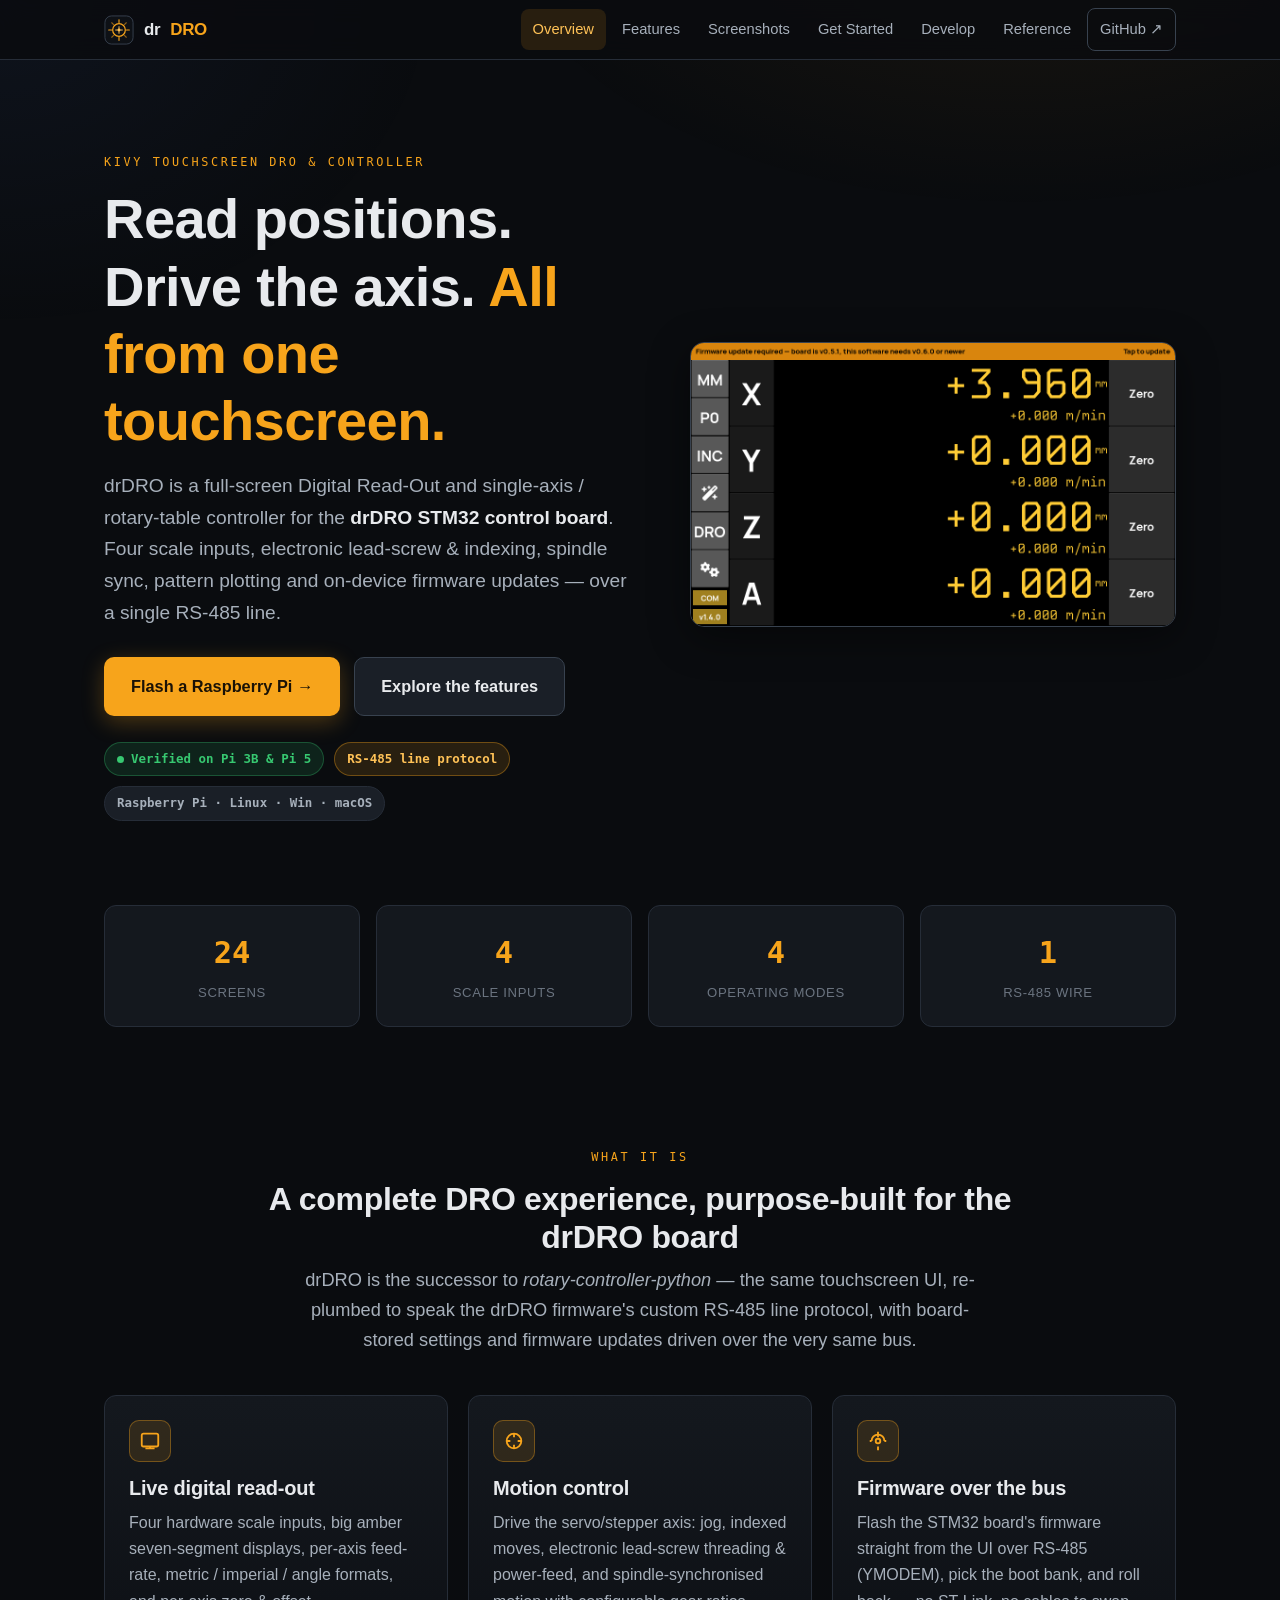
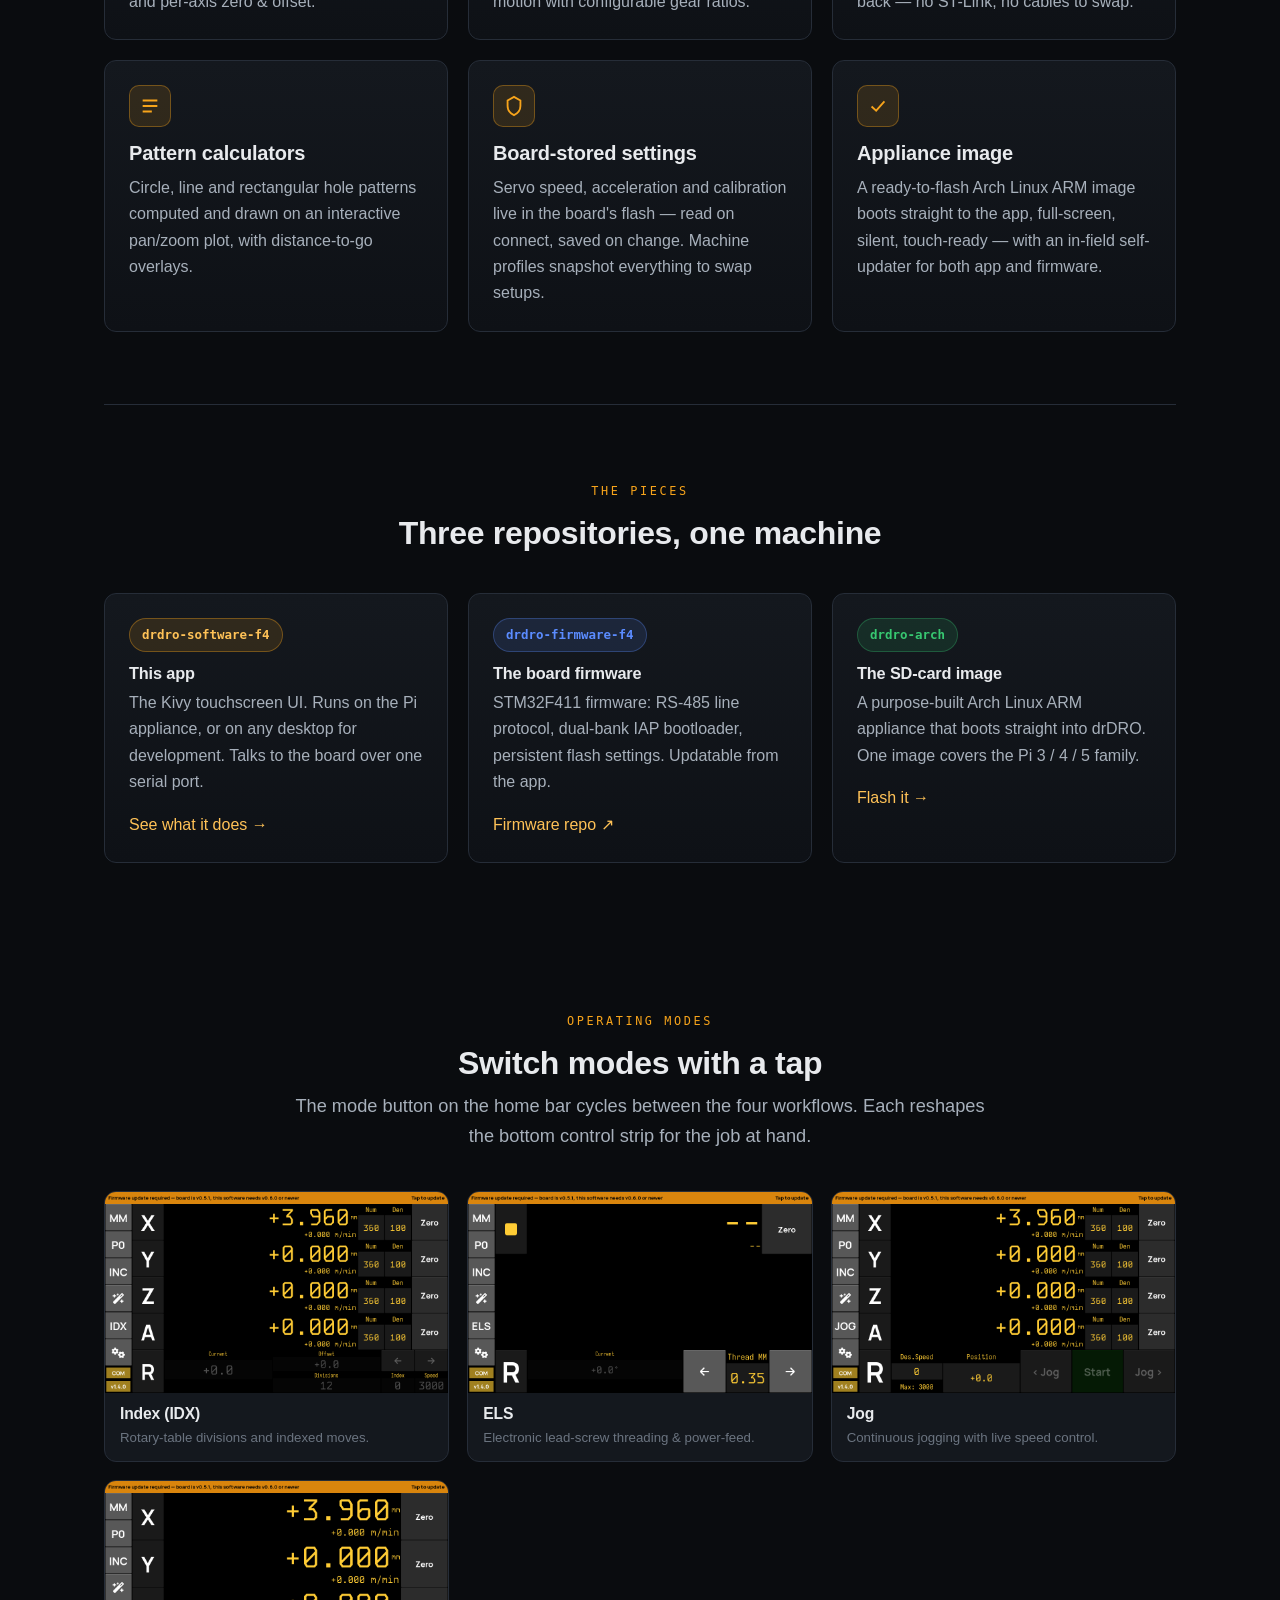
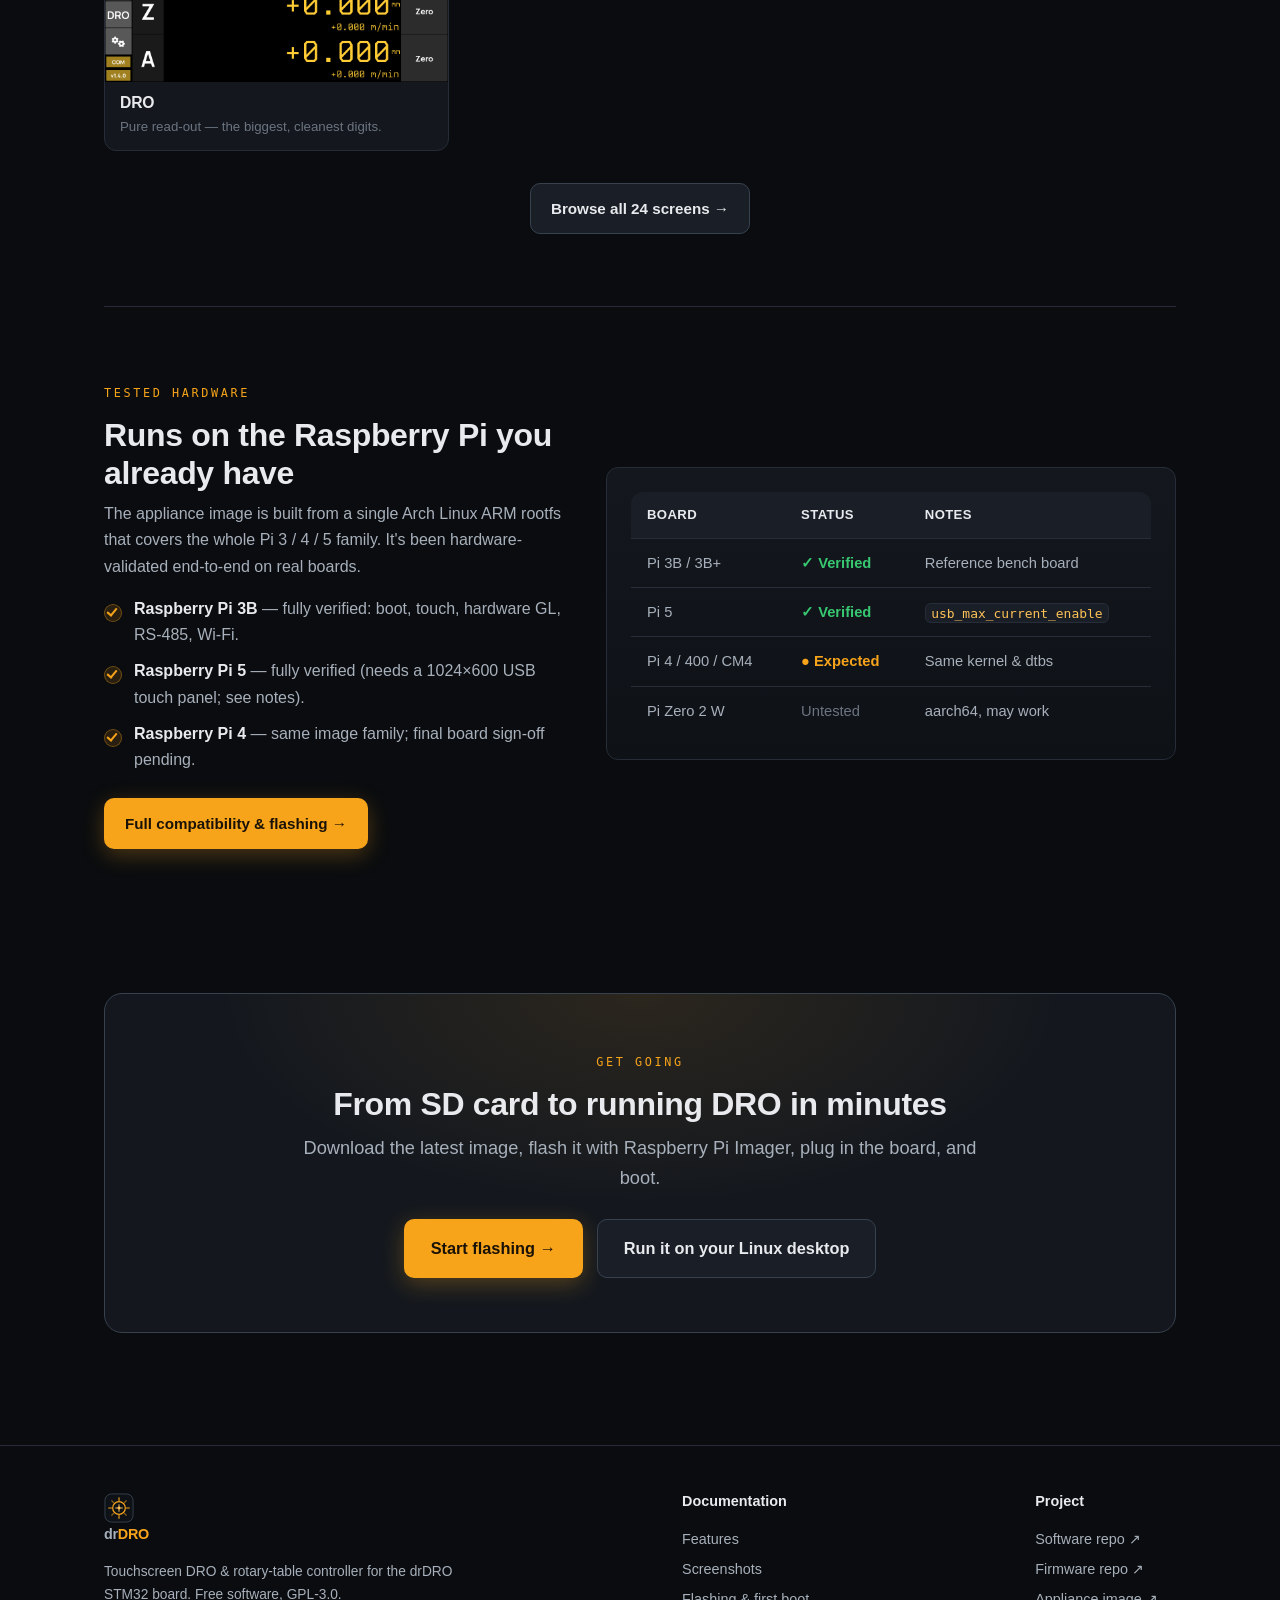
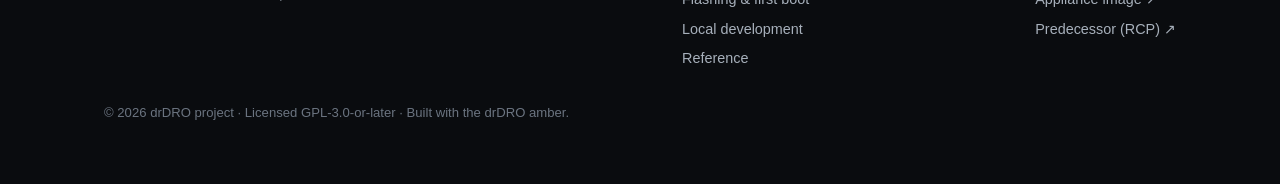
==== website/index.html @ ceacb6ab "docs(website): add documentation site and wire static deploy Add a static documentation site under w" ====
<!doctype html>
<html lang="en">
<head>
  <meta charset="utf-8">
  <meta name="viewport" content="width=device-width, initial-scale=1">
  <title>drDRO — Touchscreen DRO &amp; rotary controller</title>
  <meta name="description" content="drDRO is a Kivy touchscreen Digital Read-Out and single-axis / rotary-table controller for the drDRO STM32 board. Runs on Raspberry Pi or desktop Linux.">
  <link rel="icon" type="image/svg+xml" href="assets/img/logo.svg">
  <link rel="stylesheet" href="assets/css/style.css">
</head>
<body>

<nav class="nav">
  <div class="nav-inner">
    <a class="brand" href="index.html"><img class="logo" src="assets/img/logo.svg" alt=""> dr<b>DRO</b></a>
    <button class="nav-toggle" aria-label="Menu">&#8801;</button>
    <div class="nav-links">
      <a href="index.html" class="active">Overview</a>
      <a href="features.html">Features</a>
      <a href="screenshots.html">Screenshots</a>
      <a href="flash.html">Get Started</a>
      <a href="develop.html">Develop</a>
      <a href="reference.html">Reference</a>
      <a class="nav-cta" href="https://github.com/bartei/drdro-software-f4" target="_blank" rel="noopener">GitHub &#8599;</a>
    </div>
  </div>
</nav>

<!-- HERO -->
<header class="hero">
  <div class="wrap hero-grid">
    <div>
      <span class="eyebrow">Kivy touchscreen DRO &amp; controller</span>
      <h1>Read positions. Drive the axis. <span class="amber">All from one touchscreen.</span></h1>
      <p class="lead">
        drDRO is a full-screen Digital Read-Out and single-axis / rotary-table controller for the
        <strong>drDRO STM32 control board</strong>. Four scale inputs, electronic lead-screw &amp;
        indexing, spindle sync, pattern plotting and on-device firmware updates — over a single RS-485 line.
      </p>
      <div class="btn-row">
        <a class="btn btn-primary btn-lg" href="flash.html">Flash a Raspberry Pi &#8594;</a>
        <a class="btn btn-ghost btn-lg" href="features.html">Explore the features</a>
      </div>
      <div class="hero-badges">
        <span class="chip green"><span class="dot"></span> Verified on Pi 3B &amp; Pi 5</span>
        <span class="chip amber">RS-485 line protocol</span>
        <span class="chip">Raspberry Pi · Linux · Win · macOS</span>
      </div>
    </div>
    <div class="hero-shot">
      <img src="assets/shots/home-dro.png" alt="drDRO home screen in DRO mode showing four axis readouts" data-zoom="assets/shots/home-dro.png" data-cap="Home screen — DRO mode with the firmware-update banner">
    </div>
  </div>
</header>

<!-- STATS -->
<section class="section-tight">
  <div class="wrap">
    <div class="stats-row">
      <div class="stat"><div class="n">24</div><div class="l">Screens</div></div>
      <div class="stat"><div class="n">4</div><div class="l">Scale inputs</div></div>
      <div class="stat"><div class="n">4</div><div class="l">Operating modes</div></div>
      <div class="stat"><div class="n">1</div><div class="l">RS-485 wire</div></div>
    </div>
  </div>
</section>

<!-- WHAT IS IT -->
<section class="section anchor-h" id="what">
  <div class="wrap">
    <div class="center" style="max-width:52rem;margin:0 auto 2.5rem">
      <span class="eyebrow">What it is</span>
      <h2>A complete DRO experience, purpose-built for the drDRO board</h2>
      <p class="lead" style="margin:0 auto">
        drDRO is the successor to <em>rotary-controller-python</em> — the same touchscreen UI, re-plumbed to
        speak the drDRO firmware's custom RS-485 line protocol, with board-stored settings and firmware
        updates driven over the very same bus.
      </p>
    </div>

    <div class="grid grid-3">
      <div class="card">
        <div class="ico">
          <svg viewBox="0 0 24 24" fill="none" stroke="currentColor" stroke-width="2"><rect x="3" y="4" width="18" height="14" rx="2"/><path d="M7 20h10M12 18v2"/></svg>
        </div>
        <h3>Live digital read-out</h3>
        <p>Four hardware scale inputs, big amber seven-segment displays, per-axis feed-rate, metric / imperial / angle formats, and per-axis zero &amp; offset.</p>
      </div>
      <div class="card">
        <div class="ico">
          <svg viewBox="0 0 24 24" fill="none" stroke="currentColor" stroke-width="2"><circle cx="12" cy="12" r="8"/><path d="M12 4v4M12 16v4M4 12h4M16 12h4"/></svg>
        </div>
        <h3>Motion control</h3>
        <p>Drive the servo/stepper axis: jog, indexed moves, electronic lead-screw threading &amp; power-feed, and spindle-synchronised motion with configurable gear ratios.</p>
      </div>
      <div class="card">
        <div class="ico">
          <svg viewBox="0 0 24 24" fill="none" stroke="currentColor" stroke-width="2"><path d="M12 2v6M12 22v-4"/><path d="M5 12a7 7 0 0 1 14 0"/><path d="M3 12h2M19 12h2"/><circle cx="12" cy="12" r="2.5"/></svg>
        </div>
        <h3>Firmware over the bus</h3>
        <p>Flash the STM32 board's firmware straight from the UI over RS-485 (YMODEM), pick the boot bank, and roll back — no ST-Link, no cables to swap.</p>
      </div>
      <div class="card">
        <div class="ico">
          <svg viewBox="0 0 24 24" fill="none" stroke="currentColor" stroke-width="2"><path d="M4 6h16M4 12h16M4 18h10"/></svg>
        </div>
        <h3>Pattern calculators</h3>
        <p>Circle, line and rectangular hole patterns computed and drawn on an interactive pan/zoom plot, with distance-to-go overlays.</p>
      </div>
      <div class="card">
        <div class="ico">
          <svg viewBox="0 0 24 24" fill="none" stroke="currentColor" stroke-width="2"><path d="M12 2l7 4v6c0 5-3 8-7 10-4-2-7-5-7-10V6z"/></svg>
        </div>
        <h3>Board-stored settings</h3>
        <p>Servo speed, acceleration and calibration live in the board's flash — read on connect, saved on change. Machine profiles snapshot everything to swap setups.</p>
      </div>
      <div class="card">
        <div class="ico">
          <svg viewBox="0 0 24 24" fill="none" stroke="currentColor" stroke-width="2"><path d="M5 12.5 10 17l9-10"/></svg>
        </div>
        <h3>Appliance image</h3>
        <p>A ready-to-flash Arch Linux ARM image boots straight to the app, full-screen, silent, touch-ready — with an in-field self-updater for both app and firmware.</p>
      </div>
    </div>
  </div>
</section>

<div class="wrap"><hr class="hr"></div>

<!-- HOW IT FITS -->
<section class="section anchor-h" id="stack">
  <div class="wrap">
    <div class="center" style="max-width:48rem;margin:0 auto 2.5rem">
      <span class="eyebrow">The pieces</span>
      <h2>Three repositories, one machine</h2>
    </div>
    <div class="grid grid-3">
      <div class="card">
        <span class="chip amber" style="margin-bottom:12px">drdro-software-f4</span>
        <h4 class="mt0">This app</h4>
        <p>The Kivy touchscreen UI. Runs on the Pi appliance, or on any desktop for development. Talks to the board over one serial port.</p>
        <a href="features.html">See what it does &#8594;</a>
      </div>
      <div class="card">
        <span class="chip blue" style="margin-bottom:12px">drdro-firmware-f4</span>
        <h4 class="mt0">The board firmware</h4>
        <p>STM32F411 firmware: RS-485 line protocol, dual-bank IAP bootloader, persistent flash settings. Updatable from the app.</p>
        <a href="https://github.com/bartei/drdro-firmware-f4" target="_blank" rel="noopener">Firmware repo &#8599;</a>
      </div>
      <div class="card">
        <span class="chip green" style="margin-bottom:12px">drdro-arch</span>
        <h4 class="mt0">The SD-card image</h4>
        <p>A purpose-built Arch Linux ARM appliance that boots straight into drDRO. One image covers the Pi 3 / 4 / 5 family.</p>
        <a href="flash.html">Flash it &#8594;</a>
      </div>
    </div>
  </div>
</section>

<!-- MODES -->
<section class="section anchor-h" id="modes">
  <div class="wrap">
    <div class="center" style="max-width:48rem;margin:0 auto 2.5rem">
      <span class="eyebrow">Operating modes</span>
      <h2>Switch modes with a tap</h2>
      <p class="lead" style="margin:0 auto">The mode button on the home bar cycles between the four workflows. Each reshapes the bottom control strip for the job at hand.</p>
    </div>
    <div class="gallery">
      <div class="shot"><div class="thumb"><img src="assets/shots/home-index.png" alt="Index mode" data-zoom="assets/shots/home-index.png" data-cap="Index (IDX) mode — divisions & indexed moves"></div>
        <div class="cap"><h4>Index (IDX)</h4><p>Rotary-table divisions and indexed moves.</p></div></div>
      <div class="shot"><div class="thumb"><img src="assets/shots/home-els.png" alt="ELS mode" data-zoom="assets/shots/home-els.png" data-cap="ELS mode — electronic lead-screw threading & feed"></div>
        <div class="cap"><h4>ELS</h4><p>Electronic lead-screw threading &amp; power-feed.</p></div></div>
      <div class="shot"><div class="thumb"><img src="assets/shots/home-jog.png" alt="Jog mode" data-zoom="assets/shots/home-jog.png" data-cap="Jog mode — continuous jogging with speed control"></div>
        <div class="cap"><h4>Jog</h4><p>Continuous jogging with live speed control.</p></div></div>
      <div class="shot"><div class="thumb"><img src="assets/shots/home-dro.png" alt="DRO mode" data-zoom="assets/shots/home-dro.png" data-cap="DRO mode — pure read-out, maximum digits"></div>
        <div class="cap"><h4>DRO</h4><p>Pure read-out — the biggest, cleanest digits.</p></div></div>
    </div>
    <div class="center" style="margin-top:2rem">
      <a class="btn btn-ghost" href="screenshots.html">Browse all 24 screens &#8594;</a>
    </div>
  </div>
</section>

<div class="wrap"><hr class="hr"></div>

<!-- COMPAT -->
<section class="section anchor-h" id="compat">
  <div class="wrap">
    <div class="grid grid-2" style="align-items:center;gap:44px">
      <div>
        <span class="eyebrow">Tested hardware</span>
        <h2>Runs on the Raspberry Pi you already have</h2>
        <p>The appliance image is built from a single Arch Linux ARM rootfs that covers the whole Pi 3 / 4 / 5 family. It's been hardware-validated end-to-end on real boards.</p>
        <ul class="ticks">
          <li><strong>Raspberry Pi 3B</strong> — fully verified: boot, touch, hardware GL, RS-485, Wi-Fi.</li>
          <li><strong>Raspberry Pi 5</strong> — fully verified (needs a 1024×600 USB touch panel; see notes).</li>
          <li><strong>Raspberry Pi 4</strong> — same image family; final board sign-off pending.</li>
        </ul>
        <a class="btn btn-primary" href="flash.html#compat" style="margin-top:8px">Full compatibility &amp; flashing &#8594;</a>
      </div>
      <div class="card">
        <div class="table-wrap" style="border:0">
          <table>
            <thead><tr><th>Board</th><th>Status</th><th>Notes</th></tr></thead>
            <tbody>
              <tr><td>Pi 3B / 3B+</td><td><span class="tick">&#10003; Verified</span></td><td>Reference bench board</td></tr>
              <tr><td>Pi 5</td><td><span class="tick">&#10003; Verified</span></td><td><code>usb_max_current_enable</code></td></tr>
              <tr><td>Pi 4 / 400 / CM4</td><td><span class="warnmark">&#9679; Expected</span></td><td>Same kernel &amp; dtbs</td></tr>
              <tr><td>Pi Zero 2 W</td><td><span class="muted">Untested</span></td><td>aarch64, may work</td></tr>
            </tbody>
          </table>
        </div>
      </div>
    </div>
  </div>
</section>

<!-- CTA -->
<section class="section">
  <div class="wrap">
    <div class="cta">
      <span class="eyebrow">Get going</span>
      <h2>From SD card to running DRO in minutes</h2>
      <p class="lead" style="margin:0 auto 1.6rem">Download the latest image, flash it with Raspberry Pi Imager, plug in the board, and boot.</p>
      <div class="btn-row" style="justify-content:center">
        <a class="btn btn-primary btn-lg" href="flash.html">Start flashing &#8594;</a>
        <a class="btn btn-ghost btn-lg" href="develop.html">Run it on your Linux desktop</a>
      </div>
    </div>
  </div>
</section>

<footer class="footer">
  <div class="wrap footer-grid">
    <div style="max-width:22rem">
      <a class="brand" href="index.html"><img class="logo" src="assets/img/logo.svg" alt=""> dr<b>DRO</b></a>
      <p class="small" style="margin-top:12px">Touchscreen DRO &amp; rotary-table controller for the drDRO STM32 board. Free software, GPL-3.0.</p>
    </div>
    <div>
      <h5>Documentation</h5>
      <a href="features.html">Features</a>
      <a href="screenshots.html">Screenshots</a>
      <a href="flash.html">Flashing &amp; first boot</a>
      <a href="develop.html">Local development</a>
      <a href="reference.html">Reference</a>
    </div>
    <div>
      <h5>Project</h5>
      <a href="https://github.com/bartei/drdro-software-f4" target="_blank" rel="noopener">Software repo &#8599;</a>
      <a href="https://github.com/bartei/drdro-firmware-f4" target="_blank" rel="noopener">Firmware repo &#8599;</a>
      <a href="https://github.com/bartei/drdro-arch" target="_blank" rel="noopener">Appliance image &#8599;</a>
      <a href="https://github.com/bartei/rotary-controller-python" target="_blank" rel="noopener">Predecessor (RCP) &#8599;</a>
    </div>
  </div>
  <div class="wrap fnote">&copy; <span data-year>2026</span> drDRO project · Licensed GPL-3.0-or-later · Built with the drDRO amber.</div>
</footer>

<script src="assets/js/main.js"></script>
</body>
</html>
---- website/assets/css/style.css ----
/* ============================================================================
   drDRO documentation site — design system
   Dark, DRO-inspired theme: near-black surfaces, signature amber accents,
   seven-segment display motif. Dependency-free (no external fonts/CDNs).
   ========================================================================== */

:root {
  --bg:        #0a0c0f;
  --bg-2:      #0e1116;
  --surface:   #14181e;
  --surface-2: #1a1f27;
  --surface-3: #212833;
  --border:    #262d38;
  --border-2:  #38424f;

  --text:      #e8eaed;
  --text-dim:  #a7b0bb;
  --text-faint:#6b7480;

  --amber:     #f7a41b;
  --amber-2:   #ffc257;
  --amber-soft:rgba(247, 164, 27, 0.13);
  --amber-line:rgba(247, 164, 27, 0.35);

  --blue:      #5b8cff;
  --blue-soft: rgba(91, 140, 255, 0.13);
  --green:     #37c871;
  --green-soft:rgba(55, 200, 113, 0.12);
  --red:       #ff6060;
  --red-soft:  rgba(255, 96, 96, 0.12);

  --mono: ui-monospace, "SF Mono", "JetBrains Mono", "DejaVu Sans Mono", Menlo, Consolas, monospace;
  --sans: -apple-system, BlinkMacSystemFont, "Segoe UI", Roboto, Ubuntu, Cantarell, "Helvetica Neue", Arial, sans-serif;

  --radius: 12px;
  --radius-sm: 8px;
  --maxw: 1120px;
  --nav-h: 60px;

  --shadow: 0 10px 40px rgba(0,0,0,0.45);
  --shadow-sm: 0 4px 18px rgba(0,0,0,0.35);
}

* { box-sizing: border-box; }

html { scroll-behavior: smooth; scroll-padding-top: calc(var(--nav-h) + 20px); }

body {
  margin: 0;
  font-family: var(--sans);
  color: var(--text);
  background: var(--bg);
  line-height: 1.65;
  -webkit-font-smoothing: antialiased;
  text-rendering: optimizeLegibility;
  overflow-x: hidden;
}

/* Ambient background glow */
body::before {
  content: "";
  position: fixed;
  inset: 0;
  z-index: -1;
  background:
    radial-gradient(900px 500px at 80% -10%, rgba(247,164,27,0.07), transparent 60%),
    radial-gradient(800px 600px at 0% 0%, rgba(91,140,255,0.06), transparent 55%);
  pointer-events: none;
}

a { color: var(--amber-2); text-decoration: none; }
a:hover { text-decoration: underline; }

img { max-width: 100%; display: block; }

h1, h2, h3, h4 { line-height: 1.2; font-weight: 700; letter-spacing: -0.01em; }
h2 { font-size: clamp(1.5rem, 3vw, 2rem); margin: 0 0 .5rem; }
h3 { font-size: 1.25rem; margin: 2rem 0 .6rem; }
h4 { font-size: 1.02rem; margin: 1.4rem 0 .4rem; }
p  { margin: 0 0 1rem; color: var(--text-dim); }
strong { color: var(--text); }

code {
  font-family: var(--mono);
  font-size: 0.88em;
  background: var(--surface-2);
  border: 1px solid var(--border);
  padding: 0.12em 0.42em;
  border-radius: 6px;
  color: var(--amber-2);
}

/* Layout helpers ----------------------------------------------------------- */
.wrap { max-width: var(--maxw); margin: 0 auto; padding: 0 24px; }
.section { padding: 72px 0; }
.section-tight { padding: 44px 0; }
.center { text-align: center; }
.lead { font-size: 1.14rem; color: var(--text-dim); max-width: 44rem; }
.muted { color: var(--text-faint); }
.hr { height: 1px; background: var(--border); border: 0; margin: 0; }

.eyebrow {
  display: inline-block;
  font-family: var(--mono);
  font-size: 0.74rem;
  letter-spacing: 0.22em;
  text-transform: uppercase;
  color: var(--amber);
  margin-bottom: 0.8rem;
}

/* Navbar ------------------------------------------------------------------- */
.nav {
  position: sticky; top: 0; z-index: 100;
  height: var(--nav-h);
  backdrop-filter: blur(12px);
  background: rgba(10,12,15,0.82);
  border-bottom: 1px solid var(--border);
}
.nav-inner {
  max-width: var(--maxw); margin: 0 auto; padding: 0 24px; height: 100%;
  display: flex; align-items: center; gap: 20px;
}
.brand { display: flex; align-items: center; gap: 10px; font-weight: 800; letter-spacing: -0.02em; font-size: 1.06rem; color: var(--text); }
.brand:hover { text-decoration: none; }
.brand .logo { width: 30px; height: 30px; flex: none; }
.brand b { color: var(--amber); }
.nav-links { display: flex; align-items: center; gap: 4px; margin-left: auto; }
.nav-links a {
  color: var(--text-dim); font-size: 0.92rem; font-weight: 500;
  padding: 8px 12px; border-radius: 8px;
}
.nav-links a:hover { color: var(--text); background: var(--surface-2); text-decoration: none; }
.nav-links a.active { color: var(--amber-2); background: var(--amber-soft); }
.nav-cta {
  border: 1px solid var(--border-2) !important;
  display: inline-flex; align-items: center; gap: 7px;
}
.nav-toggle { display: none; margin-left: auto; background: none; border: 1px solid var(--border-2); color: var(--text); width: 40px; height: 38px; border-radius: 8px; cursor: pointer; font-size: 1.2rem; }

@media (max-width: 860px) {
  .nav-toggle { display: block; }
  .nav-links {
    position: fixed; inset: var(--nav-h) 0 auto 0;
    flex-direction: column; align-items: stretch; gap: 2px;
    background: var(--bg-2); border-bottom: 1px solid var(--border);
    padding: 12px 16px; margin: 0;
    transform: translateY(-140%); transition: transform .25s ease;
    box-shadow: var(--shadow);
  }
  .nav-links.open { transform: translateY(0); }
  .nav-links a { padding: 12px 14px; font-size: 1rem; }
}

/* Buttons ------------------------------------------------------------------ */
.btn {
  display: inline-flex; align-items: center; justify-content: center; gap: 9px;
  font-family: var(--sans); font-size: 0.95rem; font-weight: 600;
  padding: 12px 20px; border-radius: 10px; cursor: pointer;
  border: 1px solid transparent; transition: transform .12s ease, background .15s ease, border-color .15s;
  text-decoration: none !important; white-space: nowrap;
}
.btn:active { transform: translateY(1px); }
.btn-primary { background: var(--amber); color: #1a1206; box-shadow: 0 6px 22px rgba(247,164,27,0.28); }
.btn-primary:hover { background: var(--amber-2); }
.btn-ghost { background: var(--surface-2); color: var(--text); border-color: var(--border-2); }
.btn-ghost:hover { background: var(--surface-3); border-color: var(--text-faint); }
.btn-lg { padding: 15px 26px; font-size: 1.02rem; }
.btn-block { width: 100%; }
.btn:disabled { opacity: 0.5; cursor: not-allowed; }
.btn-row { display: flex; flex-wrap: wrap; gap: 14px; }

/* Seven-segment DRO display motif ------------------------------------------ */
.dro {
  font-family: var(--mono);
  color: var(--amber);
  font-weight: 700;
  letter-spacing: 0.06em;
  text-shadow: 0 0 22px rgba(247,164,27,0.35);
}

/* Hero --------------------------------------------------------------------- */
.hero { padding: 88px 0 40px; position: relative; }
.hero-grid { display: grid; grid-template-columns: 1.05fr 0.95fr; gap: 48px; align-items: center; }
.hero h1 { font-size: clamp(2.2rem, 5.2vw, 3.5rem); margin: 0 0 1rem; }
.hero h1 .amber { color: var(--amber); }
.hero .lead { font-size: 1.2rem; margin-bottom: 1.8rem; }
.hero-shot {
  border-radius: 14px; border: 1px solid var(--border-2);
  box-shadow: var(--shadow); overflow: hidden;
  background: #000;
}
.hero-shot img { display: block; width: 100%; }
.hero-badges { display: flex; flex-wrap: wrap; gap: 10px; margin-top: 1.6rem; }
@media (max-width: 900px) {
  .hero-grid { grid-template-columns: 1fr; gap: 32px; }
  .hero { padding-top: 56px; }
}

/* Badges / chips ----------------------------------------------------------- */
.chip {
  display: inline-flex; align-items: center; gap: 7px;
  font-family: var(--mono); font-size: 0.78rem; font-weight: 600;
  padding: 6px 12px; border-radius: 999px;
  background: var(--surface-2); border: 1px solid var(--border); color: var(--text-dim);
}
.chip.amber { color: var(--amber-2); background: var(--amber-soft); border-color: var(--amber-line); }
.chip.green { color: var(--green); background: var(--green-soft); border-color: rgba(55,200,113,.3); }
.chip.blue  { color: var(--blue);  background: var(--blue-soft);  border-color: rgba(91,140,255,.3); }
.chip .dot { width: 7px; height: 7px; border-radius: 50%; background: currentColor; }

/* Cards / grids ------------------------------------------------------------ */
.grid { display: grid; gap: 20px; }
.grid-2 { grid-template-columns: repeat(2, 1fr); }
.grid-3 { grid-template-columns: repeat(3, 1fr); }
.grid-4 { grid-template-columns: repeat(4, 1fr); }
@media (max-width: 880px) { .grid-3, .grid-4 { grid-template-columns: repeat(2, 1fr); } }
@media (max-width: 560px) { .grid-2, .grid-3, .grid-4 { grid-template-columns: 1fr; } }

.card {
  background: linear-gradient(180deg, var(--surface), var(--bg-2));
  border: 1px solid var(--border);
  border-radius: var(--radius);
  padding: 24px;
  transition: border-color .2s ease, transform .2s ease;
}
.card:hover { border-color: var(--border-2); }
.card h3, .card h4 { margin-top: 0; }
.card .ico {
  width: 42px; height: 42px; border-radius: 10px;
  display: grid; place-items: center; margin-bottom: 14px;
  background: var(--amber-soft); color: var(--amber);
  border: 1px solid var(--amber-line);
}
.card .ico svg { width: 22px; height: 22px; }
.card p:last-child { margin-bottom: 0; }

/* Feature block (screenshot + text) ---------------------------------------- */
.feature {
  display: grid; grid-template-columns: 1fr 1fr; gap: 40px; align-items: center;
  padding: 40px 0;
}
.feature:nth-child(even) .feature-media { order: 2; }
.feature-media {
  border-radius: 12px; border: 1px solid var(--border-2);
  overflow: hidden; background: #000; box-shadow: var(--shadow-sm);
}
.feature-media img { width: 100%; cursor: zoom-in; }
.feature h3 { margin-top: 0; font-size: 1.5rem; }
.feature ul { margin: 1rem 0 0; padding-left: 1.1rem; color: var(--text-dim); }
.feature ul li { margin-bottom: .4rem; }
@media (max-width: 820px) {
  .feature { grid-template-columns: 1fr; gap: 20px; }
  .feature:nth-child(even) .feature-media { order: 0; }
}

/* Tables ------------------------------------------------------------------- */
.table-wrap { overflow-x: auto; border: 1px solid var(--border); border-radius: var(--radius); }
table { border-collapse: collapse; width: 100%; font-size: 0.92rem; min-width: 520px; }
th, td { text-align: left; padding: 12px 16px; border-bottom: 1px solid var(--border); }
th { background: var(--surface-2); color: var(--text); font-weight: 600; font-size: 0.82rem; letter-spacing: 0.03em; text-transform: uppercase; }
td { color: var(--text-dim); }
tr:last-child td { border-bottom: 0; }
td code { white-space: nowrap; }
.tick { color: var(--green); font-weight: 700; }
.cross { color: var(--red); font-weight: 700; }
.warnmark { color: var(--amber); font-weight: 700; }

/* Code blocks -------------------------------------------------------------- */
.code {
  position: relative;
  background: #06080b;
  border: 1px solid var(--border);
  border-radius: var(--radius-sm);
  margin: 1rem 0;
  overflow: hidden;
}
.code-head {
  display: flex; align-items: center; justify-content: space-between;
  padding: 8px 14px; border-bottom: 1px solid var(--border);
  background: var(--surface); color: var(--text-faint);
  font-family: var(--mono); font-size: 0.76rem; letter-spacing: 0.04em;
}
.code pre { margin: 0; padding: 16px; overflow-x: auto; }
.code pre code {
  background: none; border: 0; padding: 0; color: #d7e0ea; font-size: 0.86rem; line-height: 1.6;
}
.code .cmt { color: #6b7480; }
.code .tok { color: var(--amber-2); }
.copy-btn {
  background: var(--surface-2); border: 1px solid var(--border-2); color: var(--text-dim);
  font-size: 0.72rem; font-family: var(--mono); padding: 4px 10px; border-radius: 6px; cursor: pointer;
}
.copy-btn:hover { color: var(--text); border-color: var(--text-faint); }
.copy-btn.copied { color: var(--green); border-color: var(--green); }

/* Callouts ----------------------------------------------------------------- */
.callout {
  display: flex; gap: 14px; padding: 16px 18px; border-radius: var(--radius-sm);
  border: 1px solid var(--border); background: var(--surface); margin: 1.4rem 0;
}
.callout .ci { flex: none; font-size: 1.2rem; line-height: 1.5; }
.callout p { margin: 0; color: var(--text-dim); }
.callout p + p { margin-top: .5rem; }
.callout.info  { border-color: rgba(91,140,255,.3);  background: var(--blue-soft); }
.callout.warn  { border-color: var(--amber-line);    background: var(--amber-soft); }
.callout.good  { border-color: rgba(55,200,113,.3);  background: var(--green-soft); }
.callout.danger{ border-color: rgba(255,96,96,.3);   background: var(--red-soft); }
.callout b { color: var(--text); }

/* Steps -------------------------------------------------------------------- */
.steps { counter-reset: step; margin: 1.4rem 0; padding: 0; list-style: none; }
.steps > li {
  position: relative; padding: 0 0 26px 52px; margin: 0;
}
.steps > li::before {
  counter-increment: step; content: counter(step);
  position: absolute; left: 0; top: 0;
  width: 34px; height: 34px; border-radius: 50%;
  display: grid; place-items: center;
  background: var(--amber-soft); color: var(--amber); border: 1px solid var(--amber-line);
  font-family: var(--mono); font-weight: 700; font-size: 0.95rem;
}
.steps > li::after {
  content: ""; position: absolute; left: 16px; top: 38px; bottom: 4px; width: 1px;
  background: var(--border);
}
.steps > li:last-child { padding-bottom: 0; }
.steps > li:last-child::after { display: none; }
.steps h4 { margin: 4px 0 6px; }
.steps p { margin: 0 0 .5rem; }

/* Tabs --------------------------------------------------------------------- */
.tabs { display: flex; gap: 6px; border-bottom: 1px solid var(--border); margin: 1.2rem 0 0; flex-wrap: wrap; }
.tab-btn {
  background: none; border: 0; border-bottom: 2px solid transparent;
  color: var(--text-dim); font-family: var(--sans); font-size: 0.92rem; font-weight: 600;
  padding: 10px 14px; cursor: pointer;
}
.tab-btn:hover { color: var(--text); }
.tab-btn.active { color: var(--amber-2); border-bottom-color: var(--amber); }
.tab-panel { display: none; padding-top: 6px; }
.tab-panel.active { display: block; }

/* Screenshot gallery ------------------------------------------------------- */
.gallery { display: grid; grid-template-columns: repeat(3, 1fr); gap: 18px; }
@media (max-width: 860px) { .gallery { grid-template-columns: repeat(2, 1fr); } }
@media (max-width: 540px) { .gallery { grid-template-columns: 1fr; } }
.shot {
  background: var(--surface); border: 1px solid var(--border); border-radius: var(--radius);
  overflow: hidden; transition: border-color .2s, transform .2s;
}
.shot:hover { border-color: var(--amber-line); transform: translateY(-3px); }
.shot .thumb { background: #000; aspect-ratio: 1024 / 600; overflow: hidden; }
.shot .thumb img { width: 100%; height: 100%; object-fit: cover; cursor: zoom-in; }
.shot .cap { padding: 12px 15px; }
.shot .cap h4 { margin: 0 0 3px; font-size: 0.98rem; }
.shot .cap p { margin: 0; font-size: 0.83rem; color: var(--text-faint); }

/* Lightbox ----------------------------------------------------------------- */
.lightbox {
  position: fixed; inset: 0; z-index: 200; display: none;
  background: rgba(3,4,6,0.9); backdrop-filter: blur(6px);
  align-items: center; justify-content: center; padding: 30px; cursor: zoom-out;
}
.lightbox.open { display: flex; }
.lightbox img { max-width: 96vw; max-height: 88vh; border-radius: 10px; border: 1px solid var(--border-2); box-shadow: var(--shadow); }
.lightbox .lb-cap { position: absolute; bottom: 22px; left: 0; right: 0; text-align: center; color: var(--text-dim); font-size: 0.9rem; }
.lightbox .lb-close { position: absolute; top: 18px; right: 24px; color: var(--text); font-size: 2rem; background: none; border: 0; cursor: pointer; line-height: 1; }

/* Release/download panel --------------------------------------------------- */
.release {
  background: linear-gradient(180deg, var(--surface-2), var(--bg-2));
  border: 1px solid var(--border-2); border-radius: var(--radius);
  padding: 26px; box-shadow: var(--shadow-sm);
}
.release .rel-top { display: flex; align-items: center; justify-content: space-between; gap: 16px; flex-wrap: wrap; }
.release .ver { font-family: var(--mono); font-size: 1.7rem; color: var(--amber); font-weight: 700; }
.release .meta { display: flex; flex-wrap: wrap; gap: 10px 22px; margin: 16px 0 20px; color: var(--text-dim); font-size: 0.9rem; }
.release .meta b { color: var(--text); font-family: var(--mono); }
.rel-hash { font-family: var(--mono); font-size: 0.76rem; color: var(--text-faint); word-break: break-all; margin-top: 14px; }
.spinner { width: 16px; height: 16px; border: 2px solid var(--border-2); border-top-color: var(--amber); border-radius: 50%; animation: spin .7s linear infinite; display: inline-block; vertical-align: middle; }
@keyframes spin { to { transform: rotate(360deg); } }

/* Anchored section headings ------------------------------------------------ */
.anchor-h { scroll-margin-top: calc(var(--nav-h) + 24px); }

/* Table of contents (sidebar on doc pages) --------------------------------- */
.doc-layout { display: grid; grid-template-columns: 220px 1fr; gap: 48px; align-items: start; }
.toc { position: sticky; top: calc(var(--nav-h) + 24px); }
.toc h5 { font-family: var(--mono); font-size: 0.72rem; letter-spacing: 0.16em; text-transform: uppercase; color: var(--text-faint); margin: 0 0 12px; }
.toc a { display: block; color: var(--text-dim); font-size: 0.88rem; padding: 5px 0 5px 12px; border-left: 2px solid var(--border); }
.toc a:hover { color: var(--text); text-decoration: none; border-left-color: var(--text-faint); }
.toc a.active { color: var(--amber-2); border-left-color: var(--amber); }
@media (max-width: 900px) { .doc-layout { grid-template-columns: 1fr; } .toc { display: none; } }

/* Stat row ----------------------------------------------------------------- */
.stats-row { display: grid; grid-template-columns: repeat(4, 1fr); gap: 16px; }
@media (max-width: 720px) { .stats-row { grid-template-columns: repeat(2, 1fr); } }
.stat { text-align: center; padding: 22px 14px; background: var(--surface); border: 1px solid var(--border); border-radius: var(--radius); }
.stat .n { font-family: var(--mono); font-size: 1.9rem; font-weight: 700; color: var(--amber); }
.stat .l { font-size: 0.82rem; color: var(--text-faint); margin-top: 4px; text-transform: uppercase; letter-spacing: 0.05em; }

/* Footer ------------------------------------------------------------------- */
.footer { border-top: 1px solid var(--border); padding: 44px 0 60px; margin-top: 40px; color: var(--text-faint); }
.footer-grid { display: flex; flex-wrap: wrap; gap: 40px; justify-content: space-between; }
.footer h5 { color: var(--text); font-size: 0.9rem; margin: 0 0 12px; }
.footer a { color: var(--text-dim); font-size: 0.9rem; display: block; padding: 3px 0; }
.footer a:hover { color: var(--amber-2); }
.footer .fnote { font-size: 0.82rem; margin-top: 28px; }

/* CTA banner --------------------------------------------------------------- */
.cta {
  text-align: center;
  background:
    radial-gradient(600px 300px at 50% 0%, rgba(247,164,27,0.1), transparent 70%),
    var(--surface);
  border: 1px solid var(--border-2);
  border-radius: 18px; padding: 54px 28px;
}
.cta h2 { margin-bottom: .6rem; }

/* Pill list (feature ticks) ------------------------------------------------ */
.ticks { list-style: none; padding: 0; margin: 1rem 0; }
.ticks li { position: relative; padding-left: 30px; margin-bottom: .6rem; color: var(--text-dim); }
.ticks li::before { content: ""; position: absolute; left: 0; top: 8px; width: 16px; height: 16px; border-radius: 50%; background: var(--amber-soft); border: 1px solid var(--amber-line); }
.ticks li::after { content: ""; position: absolute; left: 5px; top: 10px; width: 4px; height: 8px; border-right: 2px solid var(--amber); border-bottom: 2px solid var(--amber); transform: rotate(40deg); }

.small { font-size: 0.86rem; }
.mt0 { margin-top: 0; } .mb0 { margin-bottom: 0; }
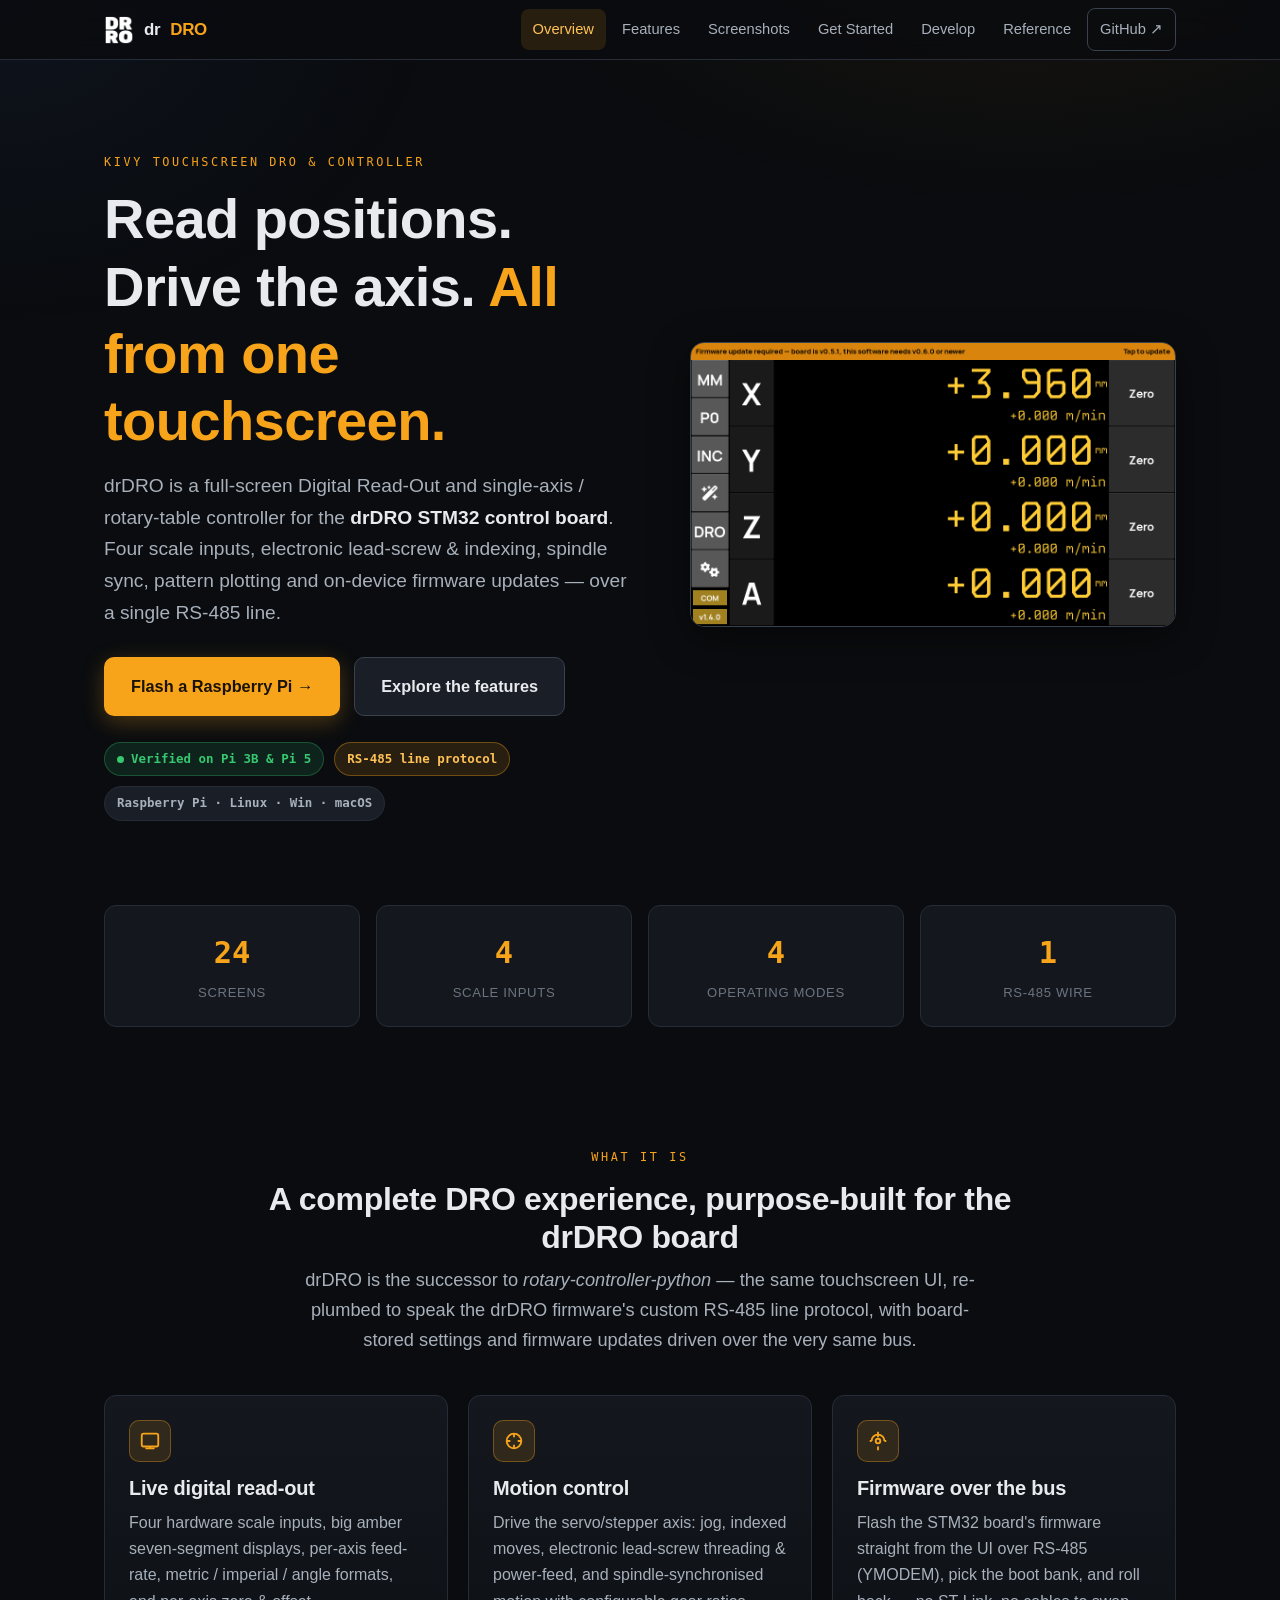
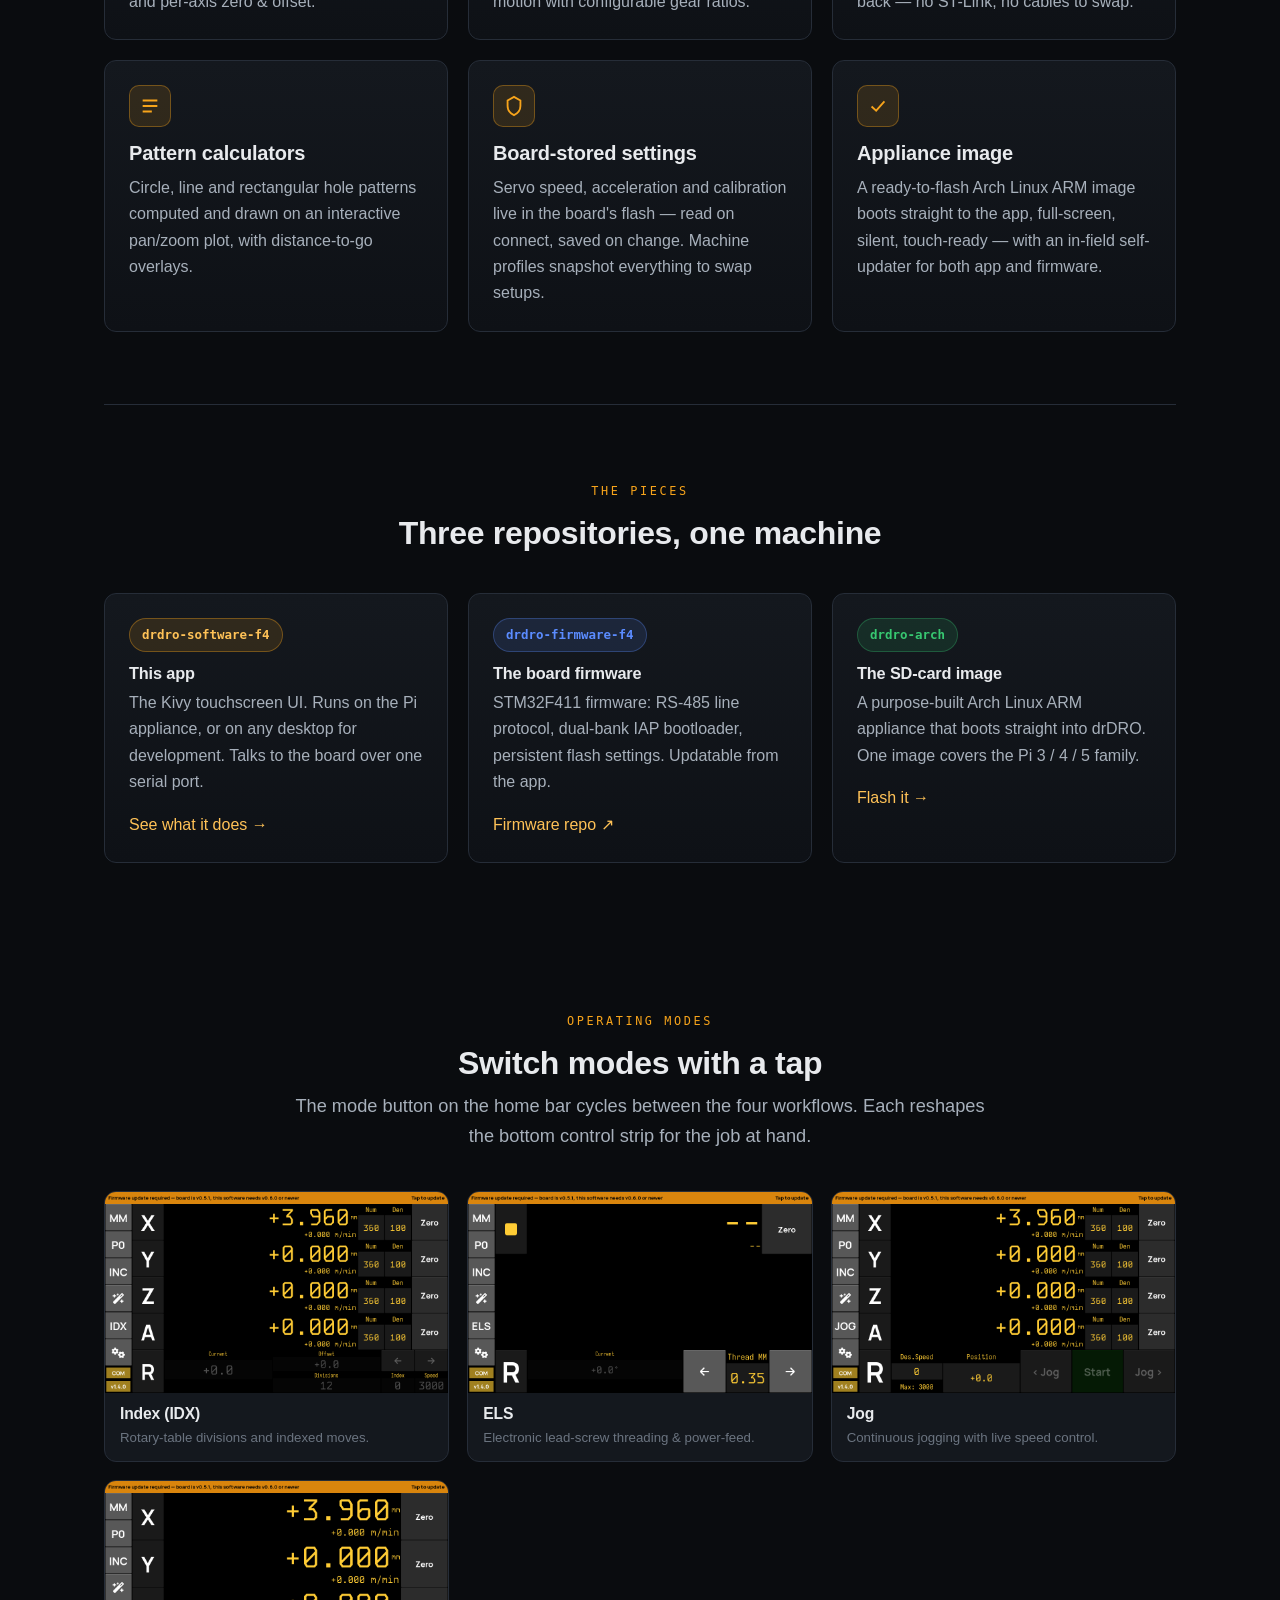
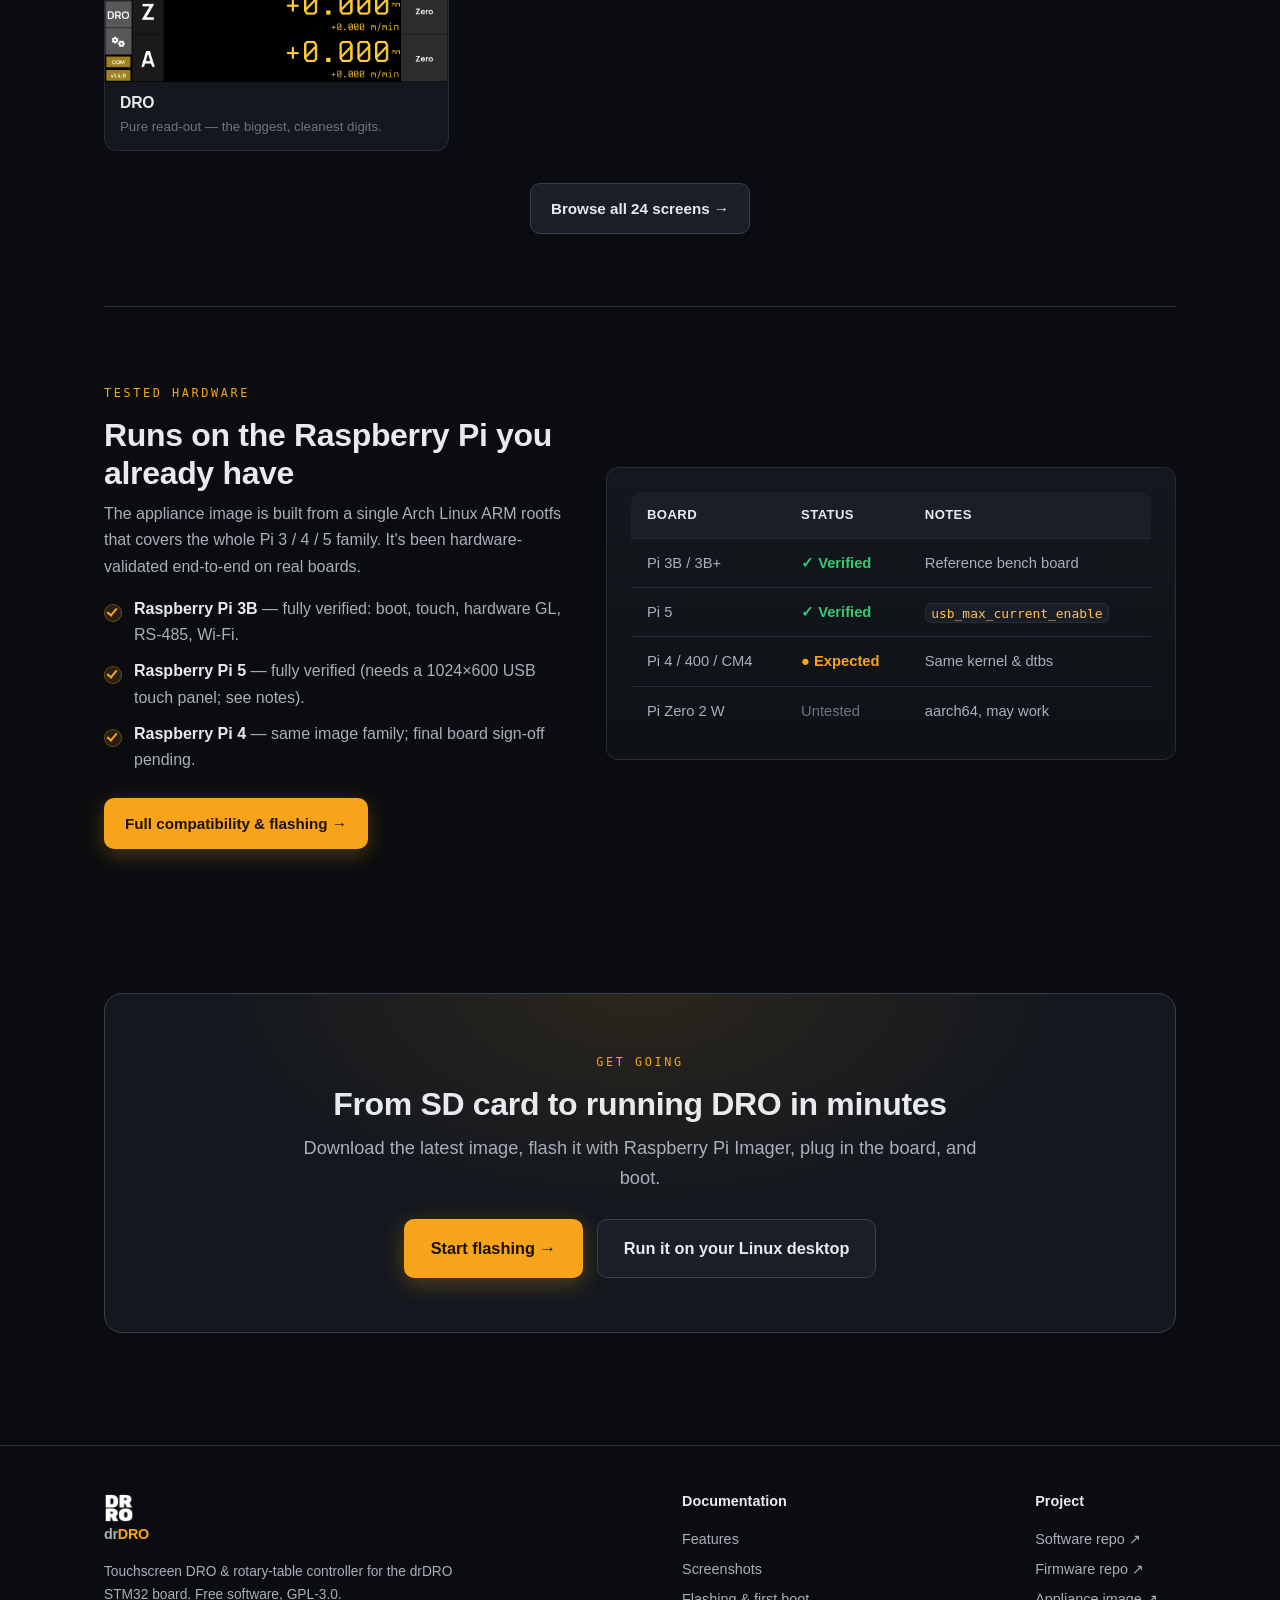
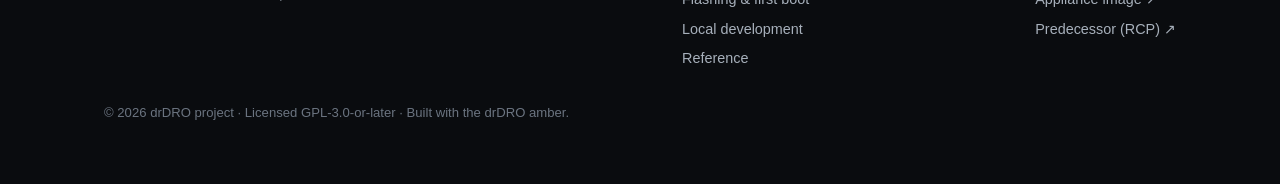
==== commit 807bba5a: "docs(website): use the drDRO logo for site brand and favicon Replace the placeholder mark with the o" ====
--- a/website/index.html
+++ b/website/index.html
@@ -5,14 +5,14 @@
   <meta name="viewport" content="width=device-width, initial-scale=1">
   <title>drDRO — Touchscreen DRO &amp; rotary controller</title>
   <meta name="description" content="drDRO is a Kivy touchscreen Digital Read-Out and single-axis / rotary-table controller for the drDRO STM32 board. Runs on Raspberry Pi or desktop Linux.">
-  <link rel="icon" type="image/svg+xml" href="assets/img/logo.svg">
+  <link rel="icon" type="image/png" href="assets/img/favicon.png">
   <link rel="stylesheet" href="assets/css/style.css">
 </head>
 <body>
 
 <nav class="nav">
   <div class="nav-inner">
-    <a class="brand" href="index.html"><img class="logo" src="assets/img/logo.svg" alt=""> dr<b>DRO</b></a>
+    <a class="brand" href="index.html"><img class="logo" src="assets/img/logo.png" alt=""> dr<b>DRO</b></a>
     <button class="nav-toggle" aria-label="Menu">&#8801;</button>
     <div class="nav-links">
       <a href="index.html" class="active">Overview</a>
@@ -233,7 +233,7 @@
 <footer class="footer">
   <div class="wrap footer-grid">
     <div style="max-width:22rem">
-      <a class="brand" href="index.html"><img class="logo" src="assets/img/logo.svg" alt=""> dr<b>DRO</b></a>
+      <a class="brand" href="index.html"><img class="logo" src="assets/img/logo.png" alt=""> dr<b>DRO</b></a>
       <p class="small" style="margin-top:12px">Touchscreen DRO &amp; rotary-table controller for the drDRO STM32 board. Free software, GPL-3.0.</p>
     </div>
     <div>
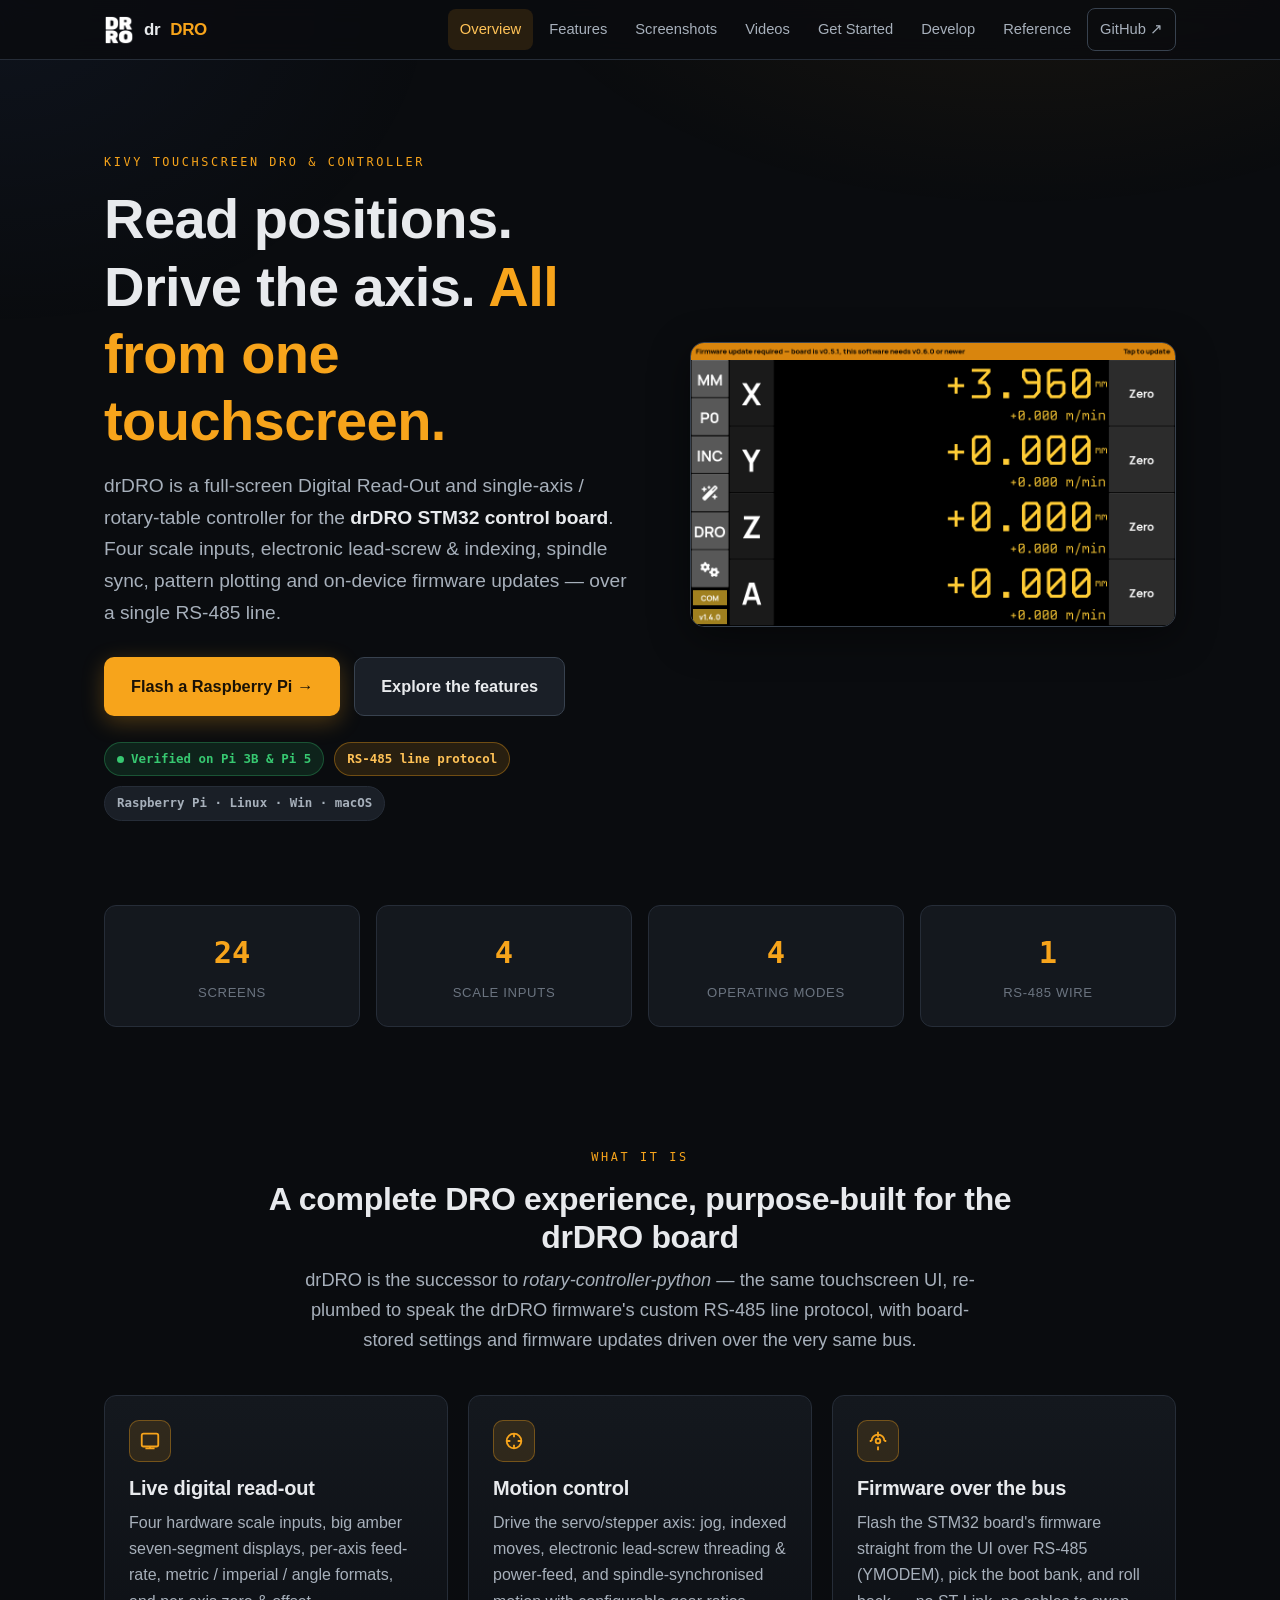
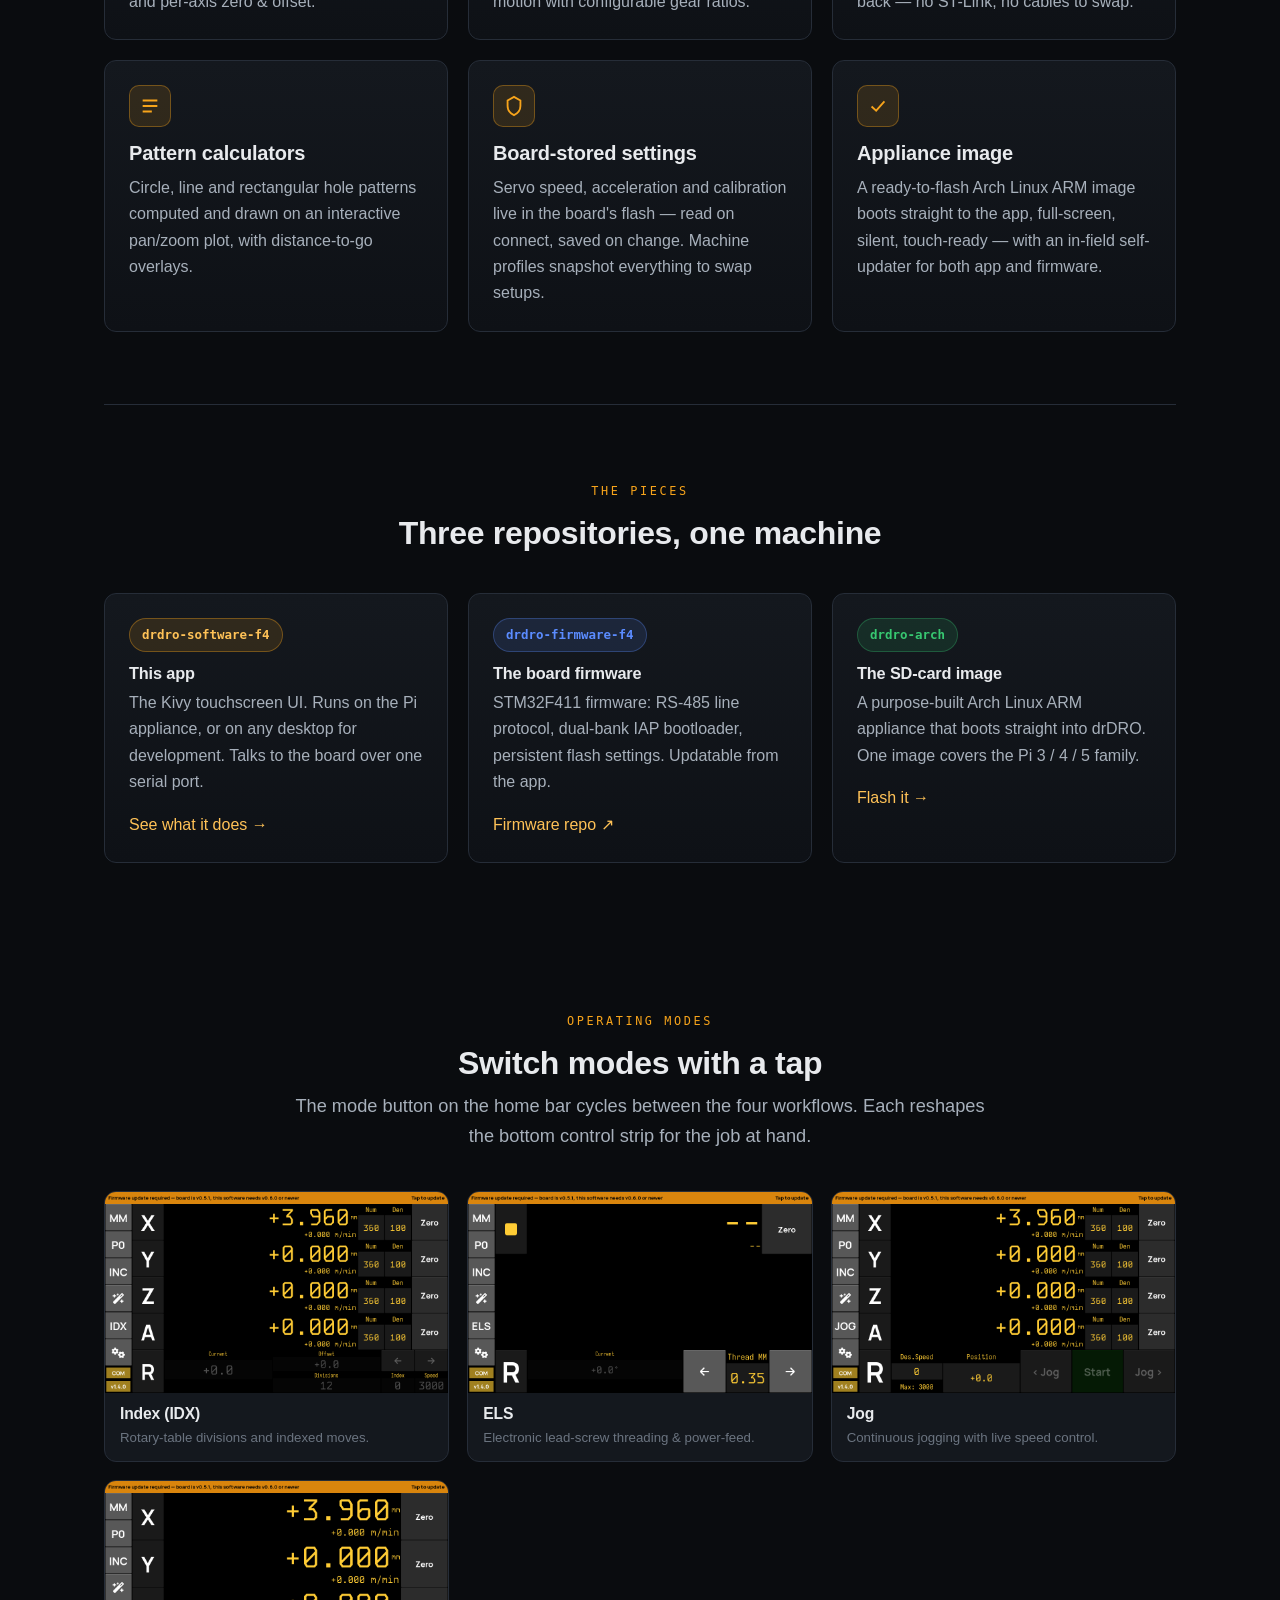
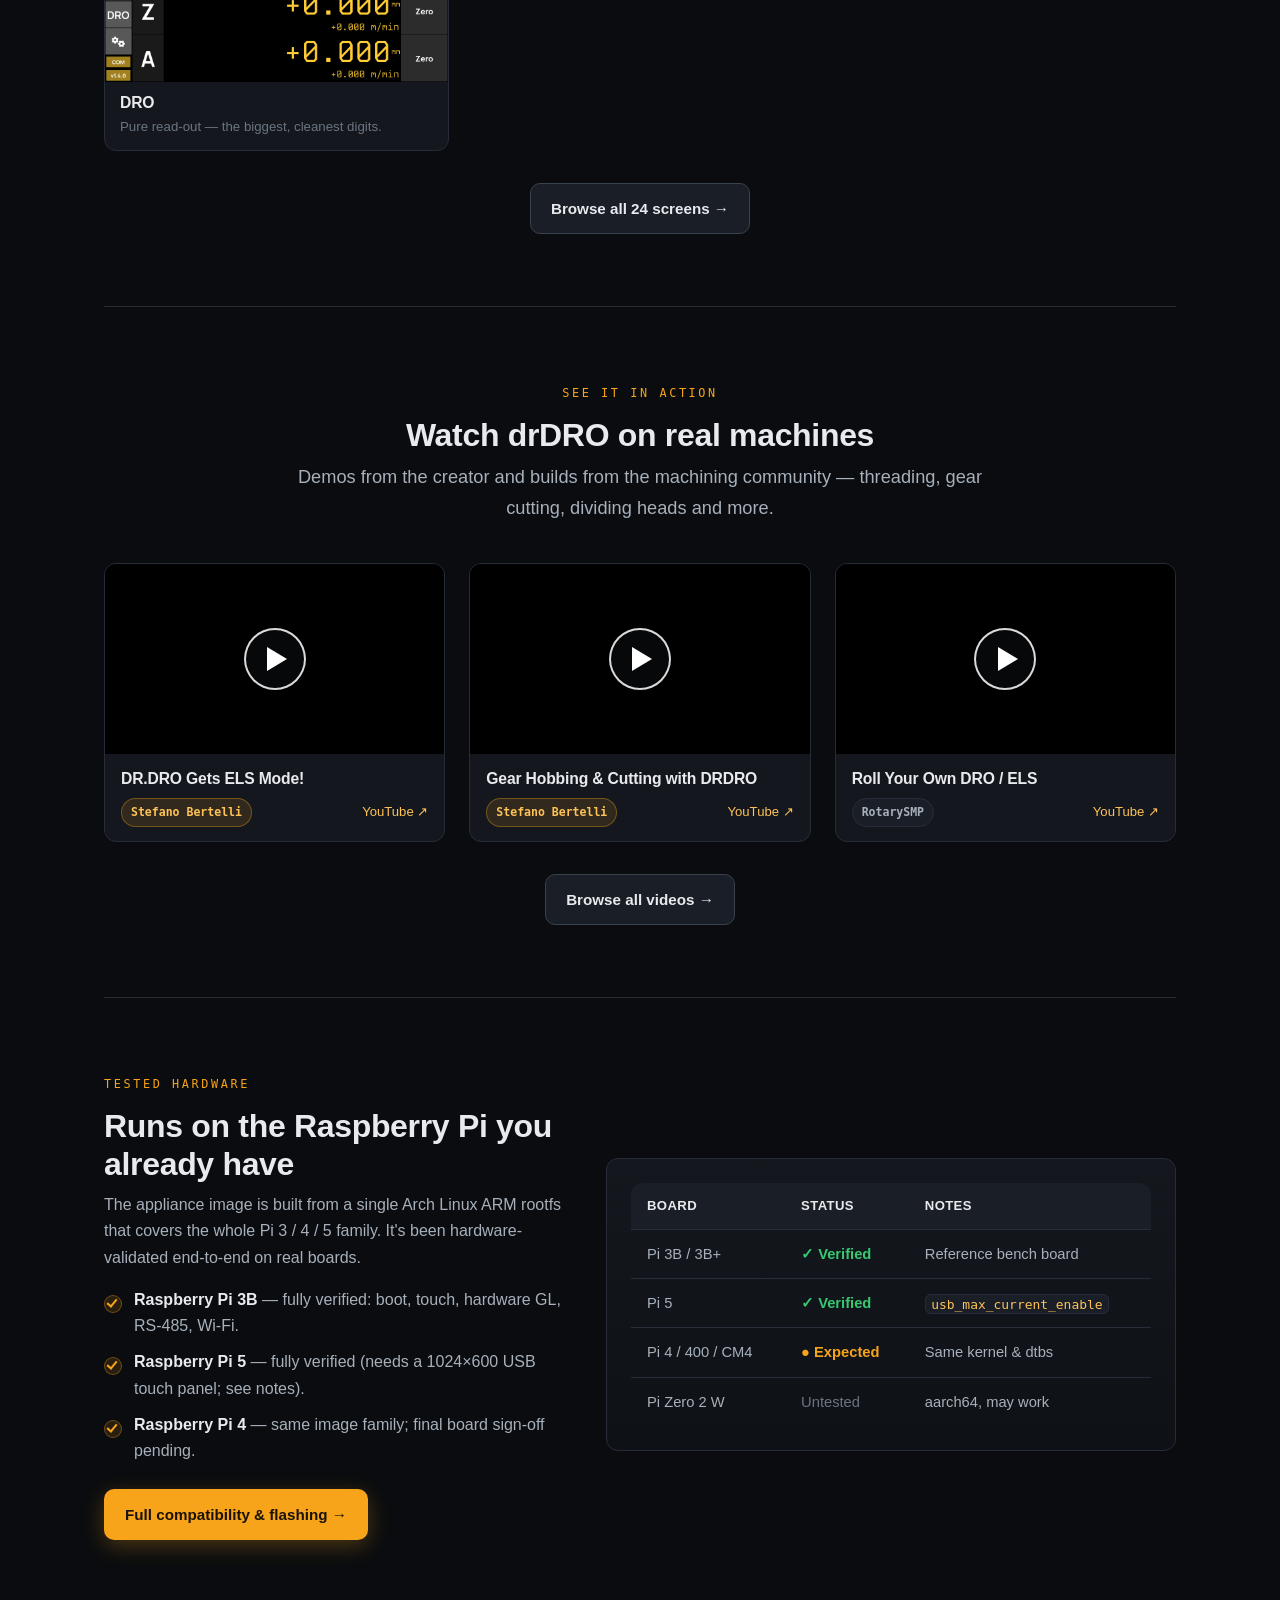
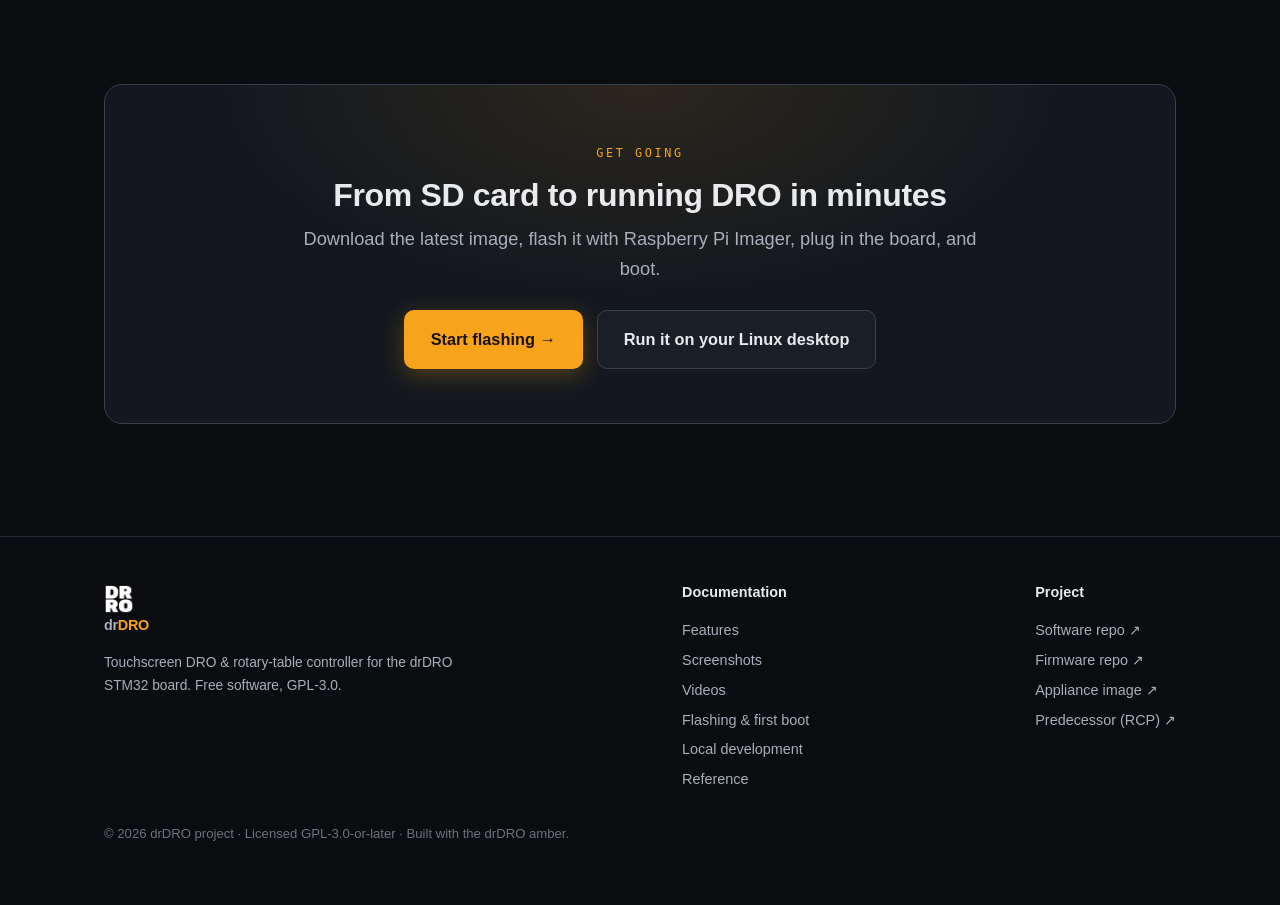
==== commit 2521e64c: "docs(website): add Videos page with creator + community demos New videos.html embeds 14 YouTube vide" ====
--- a/website/index.html
+++ b/website/index.html
@@ -18,6 +18,7 @@
       <a href="index.html" class="active">Overview</a>
       <a href="features.html">Features</a>
       <a href="screenshots.html">Screenshots</a>
+      <a href="videos.html">Videos</a>
       <a href="flash.html">Get Started</a>
       <a href="develop.html">Develop</a>
       <a href="reference.html">Reference</a>
@@ -183,6 +184,39 @@
 
 <div class="wrap"><hr class="hr"></div>
 
+<!-- VIDEOS TEASER -->
+<section class="section anchor-h" id="videos">
+  <div class="wrap">
+    <div class="center" style="max-width:48rem;margin:0 auto 2.5rem">
+      <span class="eyebrow">See it in action</span>
+      <h2>Watch drDRO on real machines</h2>
+      <p class="lead" style="margin:0 auto">Demos from the creator and builds from the machining community — threading, gear cutting, dividing heads and more.</p>
+    </div>
+    <div class="video-grid">
+      <div class="video-card">
+        <button class="video-thumb" data-ytid="z_Kikq3XB_o" data-bg="https://i.ytimg.com/vi/z_Kikq3XB_o/hqdefault.jpg" aria-label="Play: DR.DRO Gets ELS Mode!"><span class="video-play" aria-hidden="true"></span></button>
+        <div class="video-meta"><h4>DR.DRO Gets ELS Mode!</h4>
+          <div class="video-sub"><span class="chip amber">Stefano Bertelli</span><a href="https://youtu.be/z_Kikq3XB_o" target="_blank" rel="noopener">YouTube &#8599;</a></div></div>
+      </div>
+      <div class="video-card">
+        <button class="video-thumb" data-ytid="8aenvIK-HLw" data-bg="https://i.ytimg.com/vi/8aenvIK-HLw/hqdefault.jpg" aria-label="Play: How to Use DRDRO for Gear Hobbing and Cutting"><span class="video-play" aria-hidden="true"></span></button>
+        <div class="video-meta"><h4>Gear Hobbing &amp; Cutting with DRDRO</h4>
+          <div class="video-sub"><span class="chip amber">Stefano Bertelli</span><a href="https://youtu.be/8aenvIK-HLw" target="_blank" rel="noopener">YouTube &#8599;</a></div></div>
+      </div>
+      <div class="video-card">
+        <button class="video-thumb" data-ytid="C2NfHBB82QU" data-bg="https://i.ytimg.com/vi/C2NfHBB82QU/hqdefault.jpg" aria-label="Play: Roll your own DRO / ELS"><span class="video-play" aria-hidden="true"></span></button>
+        <div class="video-meta"><h4>Roll Your Own DRO / ELS</h4>
+          <div class="video-sub"><span class="chip">RotarySMP</span><a href="https://youtu.be/C2NfHBB82QU" target="_blank" rel="noopener">YouTube &#8599;</a></div></div>
+      </div>
+    </div>
+    <div class="center" style="margin-top:2rem">
+      <a class="btn btn-ghost" href="videos.html">Browse all videos &#8594;</a>
+    </div>
+  </div>
+</section>
+
+<div class="wrap"><hr class="hr"></div>
+
 <!-- COMPAT -->
 <section class="section anchor-h" id="compat">
   <div class="wrap">
@@ -240,6 +274,7 @@
       <h5>Documentation</h5>
       <a href="features.html">Features</a>
       <a href="screenshots.html">Screenshots</a>
+      <a href="videos.html">Videos</a>
       <a href="flash.html">Flashing &amp; first boot</a>
       <a href="develop.html">Local development</a>
       <a href="reference.html">Reference</a>
--- a/website/assets/css/style.css
+++ b/website/assets/css/style.css
@@ -428,3 +428,46 @@
 
 .small { font-size: 0.86rem; }
 .mt0 { margin-top: 0; } .mb0 { margin-bottom: 0; }
+
+/* Videos ------------------------------------------------------------------- */
+.video-grid { display: grid; grid-template-columns: repeat(3, 1fr); gap: 24px; }
+@media (max-width: 900px) { .video-grid { grid-template-columns: repeat(2, 1fr); } }
+@media (max-width: 560px) { .video-grid { grid-template-columns: 1fr; } }
+
+.video-card {
+  background: var(--surface); border: 1px solid var(--border); border-radius: var(--radius);
+  overflow: hidden; transition: border-color .2s, transform .2s; display: flex; flex-direction: column;
+}
+.video-card:hover { border-color: var(--amber-line); transform: translateY(-3px); }
+
+/* 16:9 play facade — a button showing the YouTube thumbnail; swapped for an
+   iframe only on click, so 14 videos don't load 14 players up front. */
+.video-thumb {
+  position: relative; display: block; width: 100%; aspect-ratio: 16 / 9;
+  border: 0; padding: 0; cursor: pointer;
+  background: #000 center/cover no-repeat;
+  background-image:
+    linear-gradient(180deg, rgba(0,0,0,0) 40%, rgba(0,0,0,.35)),
+    radial-gradient(120% 120% at 50% 40%, #1a1f27, #0a0c0f);
+}
+.video-thumb[style*="background-image"] { background-blend-mode: normal; }
+.video-play {
+  position: absolute; inset: 0; margin: auto; width: 62px; height: 62px; border-radius: 50%;
+  background: rgba(10,12,15,0.72); border: 2px solid rgba(255,255,255,.85);
+  transition: transform .15s ease, background .15s ease;
+}
+.video-play::after {
+  content: ""; position: absolute; top: 50%; left: 54%; transform: translate(-50%,-50%);
+  border-style: solid; border-width: 12px 0 12px 20px; border-color: transparent transparent transparent #fff;
+}
+.video-thumb:hover .video-play { transform: scale(1.08); background: var(--amber); border-color: var(--amber); }
+.video-thumb:hover .video-play::after { border-left-color: #1a1206; }
+
+.video-embed { position: relative; width: 100%; aspect-ratio: 16 / 9; background: #000; }
+.video-embed iframe { position: absolute; inset: 0; width: 100%; height: 100%; border: 0; }
+
+.video-meta { padding: 14px 16px; display: flex; flex-direction: column; gap: 8px; flex: 1; }
+.video-meta h4 { margin: 0; font-size: 0.98rem; line-height: 1.35; }
+.video-sub { display: flex; align-items: center; justify-content: space-between; gap: 10px; margin-top: auto; }
+.video-sub .chip { font-size: 0.72rem; padding: 4px 9px; }
+.video-sub a { font-size: 0.82rem; white-space: nowrap; }
